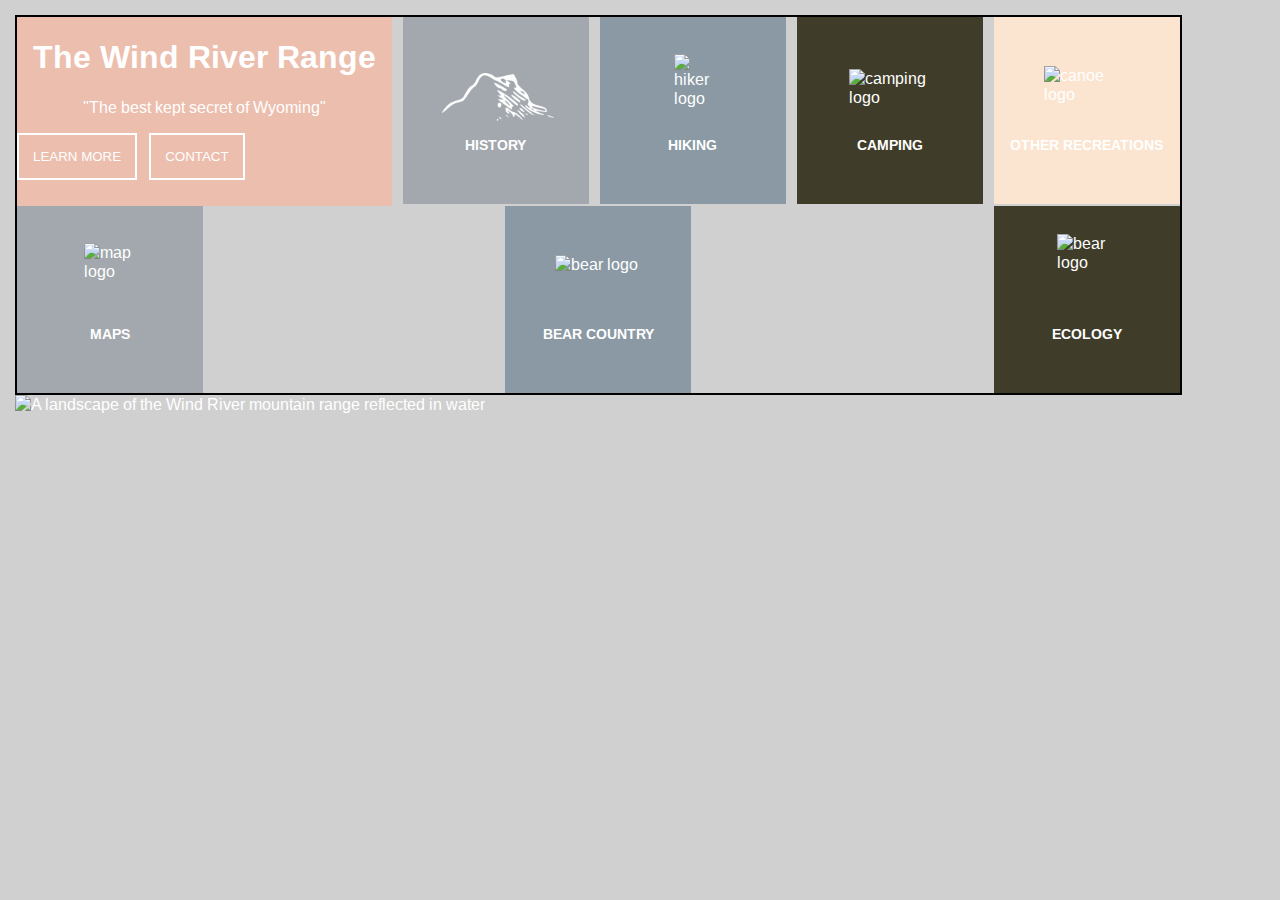
==== static1.html @ 2c95db3f "Initialize CSS and HTML" ====
<!doctype html>
<html>
<body>
  <head>
    <title>The Wind River Range</title>
    <link rel="stylesheet" type="text/css" href="static1.css">
    <meta name="viewport" content="width=device-width, initial-scale=1.0">
    <link href="https://fonts.googleapis.com/css?family=Arimo:400,700" rel="stylesheet">
  </head>

  <main>
    <header class="header">
      <h1>The Wind River Range</h1>
      <p>"The best kept secret of Wyoming"</p>
      <button type="text">LEARN MORE</button>
      <button type="text">CONTACT</button>
    </header>

    <section class="one">
      <img class="thumbnails" id="history" src="images/mountain.png" alt="mountain logo">
      <h2>HISTORY</h2>
    </section>

    <section class="two">
      <img class="thumbnails" id="hiking" src="/Users/casey/Turing/mod1/static-comp-one/images/hiking.png" alt="hiker logo">
      <h2>HIKING</h2>
    </section>

    <section class="three">
      <img class="thumbnails" id="camping" src="/Users/casey/Turing/mod1/static-comp-one/images/tent.png" alt="camping logo">
      <h2>CAMPING</h2>
    </section>

    <section class="four">
      <img class="thumbnails" id="canoe" src="/Users/casey/Turing/mod1/static-comp-one/images/canoe.png" alt="canoe logo">
      <h2>OTHER RECREATIONS</h2>
    </section>
      
    <section class="five">
      <img class="thumbnails" id="map" src="/Users/casey/Turing/mod1/static-comp-one/images/map.png" alt="map logo">
      <h2>MAPS</h2>
    </section>
     
    <section class="six">
      <img class="thumbnails" id="bear" src="/Users/casey/Turing/mod1/static-comp-one/images/bear.png" alt="bear logo">
      <h2>BEAR COUNTRY</h2>
    </section>
      
    <section class="seven">
      <img class="thumbnails" id="plant" src="/Users/casey/Turing/mod1/static-comp-one/images/plant.png" alt="bear logo">
      <h2>ECOLOGY</h2>
    </section>
  </main>

  <article class="column2">
  <img class="picture" alt="A landscape of the Wind River mountain range reflected in water" src="/Users/casey/Turing/mod1/static-comp-one/images/windRiverRangeShrt.jpg">
  </article>

</body>
<script src="https://code.jquery.com/jquery-2.2.3.js" integrity="sha256-laXWtGydpwqJ8JA+X9x2miwmaiKhn8tVmOVEigRNtP4=" crossorigin="anonymous"></script> 
<script src="static1.js"></script>
</html>
---- static1.css ----
body {
  background-color: #D0D0D0;
  margin: 15px;
  font-family: Arimo;
  color: white;
}

h1,
p {
  text-align: center;
}

button {
  background-color: #ECBEAE;
  border: 2px white solid;
  padding: 14px;
  color: white;
  margin-right: 8px;
}

h2 {
  font-size: 14px;
  text-align: center;
  margin-top: 120px;
}

.column2 {
  /*background-image: url('images/windRiverRangeShrt.jpg');*/
  width: 93%;
}

main {
  display: flex;
  flex-wrap: wrap;
  justify-content: space-between;
  width:  93%;
  border: 2px solid black;
}

section {
  position: relative;
  display: inline-block;
  width: 186px;
  height: 187px;
}

div {
  width: 200px;
  height: 200px;
}

.header {
  background-color: #ECBEAE;
  height: 189px;
  width: 375px;
}

.one {
  background-color: #A2A8AD;
}

.two {
  background-color: #8A99A4;
}

.three {
  background-color: #3F3D2A;
}

.four {
  background-color: #FBE4D0;
}

.five {
  background-color: #A2A8AD;
}

.six {
  background-color: #8A99A4;
}

.seven {
  background-color: #3F3D2A;
}

.thumbnails {
  position: absolute;
  width: 25%;
  left: 40%;
  top: 20%;
}

.picture {
  object-fit: contain;
  width: 100%;
}

#history {
    width: 60%;
    left: 21%;
    top: 30%;
}

#camping {
  width: 43%;
  left: 28%;
  top: 28%;
}

#canoe {
  width: 47%;
  left: 27%;
  top: 26%;
}

#map {
  width: 30%;
  left: 36%;
}

#bear {
    width: 45%;
    left: 27%;
    top: 26%;
}

#plant {
    width: 40%;
    left: 34%;
    top: 15%;
}
/*F8C9A8
A2A8AD
8A99A4
313221
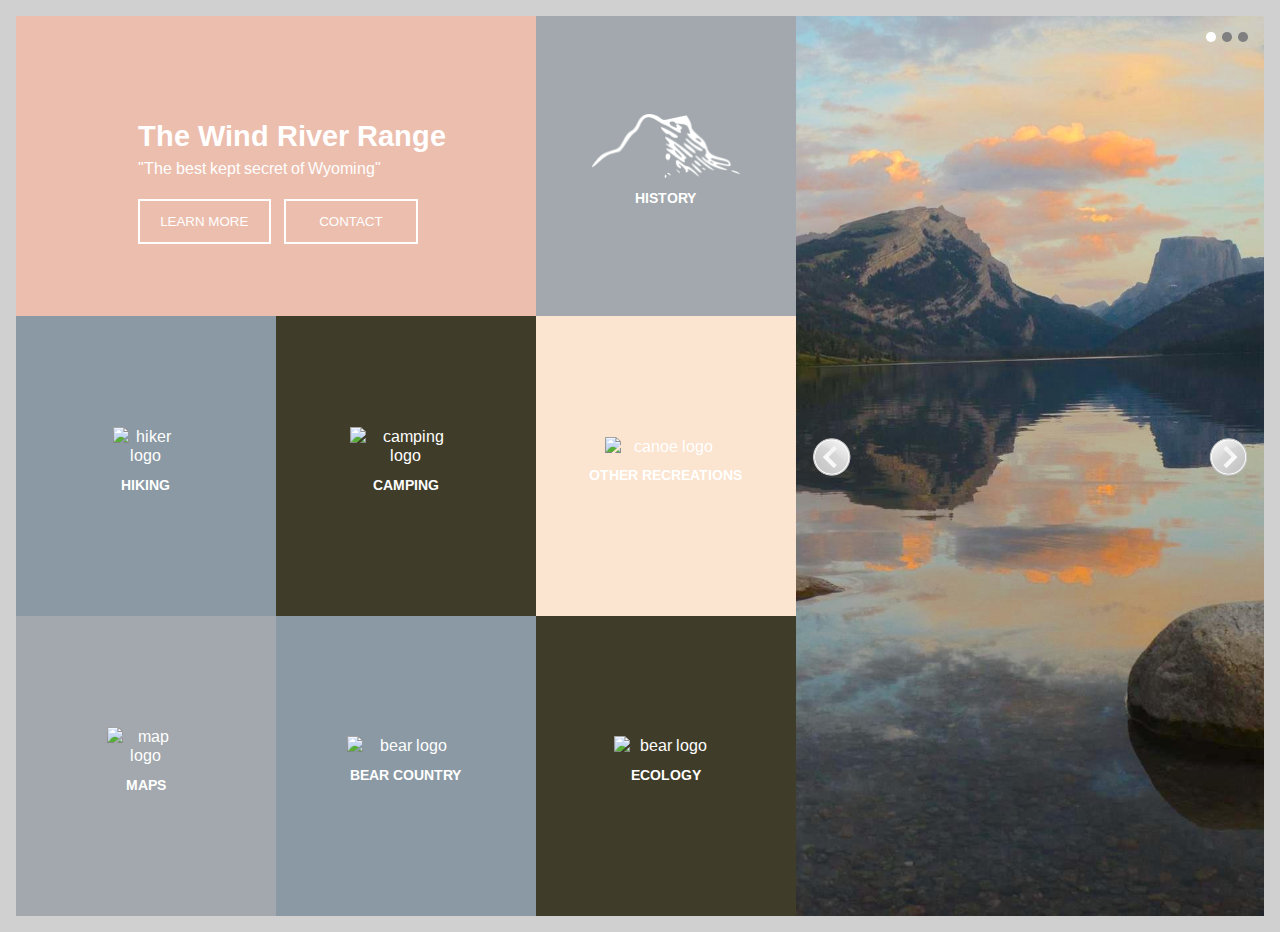
==== commit d1354f66: "Merge pull request #2 from cbdallavalle/Arrows" ====
--- a/static1.html
+++ b/static1.html
@@ -9,52 +9,66 @@
   </head>
 
   <main>
-    <header class="header">
-      <h1>The Wind River Range</h1>
-      <p>"The best kept secret of Wyoming"</p>
-      <button type="text">LEARN MORE</button>
-      <button type="text">CONTACT</button>
-    </header>
+    <div>
+      <header class="header">
+        <h1>The Wind River Range</h1>
+        <p>"The best kept secret of Wyoming"</p>
+        <form>
+          <button id="learn" type="text">LEARN MORE</button>
+          <button type="text">CONTACT</button>
+        </form>
+      </header>
 
-    <section class="one">
-      <img class="thumbnails" id="history" src="images/mountain.png" alt="mountain logo">
-      <h2>HISTORY</h2>
-    </section>
+      <section class="one">
+        <img class="thumbnails" id="history" src="images/mountain.png" alt="mountain logo">
+        <h2>HISTORY</h2>
+      </section>
 
-    <section class="two">
-      <img class="thumbnails" id="hiking" src="/Users/casey/Turing/mod1/static-comp-one/images/hiking.png" alt="hiker logo">
-      <h2>HIKING</h2>
-    </section>
+      <section class="two">
+        <img class="thumbnails" id="hiking" src="/Users/casey/Turing/mod1/static-comp-one/images/hiking.png" alt="hiker logo">
+        <h2>HIKING</h2>
+      </section>
 
-    <section class="three">
-      <img class="thumbnails" id="camping" src="/Users/casey/Turing/mod1/static-comp-one/images/tent.png" alt="camping logo">
-      <h2>CAMPING</h2>
-    </section>
+      <section class="three">
+        <img class="thumbnails" id="camping" src="/Users/casey/Turing/mod1/static-comp-one/images/tent.png" alt="camping logo">
+        <h2>CAMPING</h2>
+      </section>
 
-    <section class="four">
-      <img class="thumbnails" id="canoe" src="/Users/casey/Turing/mod1/static-comp-one/images/canoe.png" alt="canoe logo">
-      <h2>OTHER RECREATIONS</h2>
-    </section>
-      
-    <section class="five">
-      <img class="thumbnails" id="map" src="/Users/casey/Turing/mod1/static-comp-one/images/map.png" alt="map logo">
-      <h2>MAPS</h2>
-    </section>
-     
-    <section class="six">
-      <img class="thumbnails" id="bear" src="/Users/casey/Turing/mod1/static-comp-one/images/bear.png" alt="bear logo">
-      <h2>BEAR COUNTRY</h2>
-    </section>
-      
-    <section class="seven">
-      <img class="thumbnails" id="plant" src="/Users/casey/Turing/mod1/static-comp-one/images/plant.png" alt="bear logo">
-      <h2>ECOLOGY</h2>
-    </section>
+      <section class="four">
+        <img class="thumbnails" id="canoe" src="/Users/casey/Turing/mod1/static-comp-one/images/canoe.png" alt="canoe logo">
+        <h2>OTHER RECREATIONS</h2>
+      </section>
+        
+      <section class="five">
+        <img class="thumbnails" id="map" src="/Users/casey/Turing/mod1/static-comp-one/images/map.png" alt="map logo">
+        <h2>MAPS</h2>
+      </section>
+       
+      <section class="six">
+        <img class="thumbnails" id="bear" src="/Users/casey/Turing/mod1/static-comp-one/images/bear.png" alt="bear logo">
+        <h2>BEAR COUNTRY</h2>
+      </section>
+        
+      <section class="seven">
+        <img class="thumbnails" id="plant" src="/Users/casey/Turing/mod1/static-comp-one/images/plant.png" alt="bear logo">
+        <h2>ECOLOGY</h2>
+      </section>
+    </div>
+
+    <article class="column2">
+        <div class="circles front">
+        </div>
+        <div class="circles middle">
+        </div>
+        <div class="circles last">
+        </div>
+        <div class="arrow left">
+        </div>
+        <div class="arrow right">
+        </div>
+    </article>
   </main>
 
-  <article class="column2">
-  <img class="picture" alt="A landscape of the Wind River mountain range reflected in water" src="/Users/casey/Turing/mod1/static-comp-one/images/windRiverRangeShrt.jpg">
-  </article>
 
 </body>
 <script src="https://code.jquery.com/jquery-2.2.3.js" integrity="sha256-laXWtGydpwqJ8JA+X9x2miwmaiKhn8tVmOVEigRNtP4=" crossorigin="anonymous"></script> 
--- a/static1.css
+++ b/static1.css
@@ -1,62 +1,103 @@
+article {
+  background-image: url('images/windRiverRangeOrg.jpg');
+  width: 100%;
+  height: 35vh;
+  max-height: 20em;
+  background-repeat: no-repeat;
+  background-position: 0% 17%;
+  background-size: cover;
+  position: relative;
+}
+
 body {
   background-color: #D0D0D0;
-  margin: 15px;
+  margin: 0em;
   font-family: Arimo;
   color: white;
-}
+  display: flex;
+  flex-direction: column;
+}
+
+h1 {
+  text-align: center;
+  font-size: 1.8em;
+  margin: 6% 0em 0em 0em;
+} 
 
 h1,
 p {
   text-align: center;
 }
 
+p {
+  margin: 0.3em;
+}
+
+form {
+  display: flex;
+  justify-content: center;
+  margin-top: 1em;
+}
+
 button {
   background-color: #ECBEAE;
-  border: 2px white solid;
-  padding: 14px;
+  border: .2em #FFFFFF solid;
+  padding: 1em;
   color: white;
-  margin-right: 8px;
+  width: 10em;
 }
 
 h2 {
-  font-size: 14px;
+  font-size: .9em;
   text-align: center;
-  margin-top: 120px;
+  width: 100%;
 }
 
 .column2 {
-  /*background-image: url('images/windRiverRangeShrt.jpg');*/
-  width: 93%;
-}
-
-main {
+  width: 100%;
+}
+
+div {
   display: flex;
   flex-wrap: wrap;
   justify-content: space-between;
-  width:  93%;
-  border: 2px solid black;
+  width:  100%;
+  /*border: 2px solid black;*/
+}
+
+main {
+  display: flex;
+  flex-direction: column-reverse;
+
 }
 
 section {
-  position: relative;
-  display: inline-block;
-  width: 186px;
-  height: 187px;
-}
-
-div {
-  width: 200px;
-  height: 200px;
+  width: 50%;
+  height: 20vh;
+  max-height: 13em;
+  display: flex;
+  justify-content: center;
+  align-items: center;
+  flex-direction: column;
+  text-align: center;
 }
 
 .header {
+  display: flex;
+  flex-direction: column;
   background-color: #ECBEAE;
-  height: 189px;
-  width: 375px;
+  height: 25vh;
+  width: 100%;
+  max-height: 13em;
+  justify-content: center;
+  align-content: center;
+  flex-wrap: wrap;
+  box-sizing: border-box;
 }
 
 .one {
   background-color: #A2A8AD;
+  width: 100%;
 }
 
 .two {
@@ -84,10 +125,7 @@
 }
 
 .thumbnails {
-  position: absolute;
   width: 25%;
-  left: 40%;
-  top: 20%;
 }
 
 .picture {
@@ -95,15 +133,61 @@
   width: 100%;
 }
 
+.circles {
+  top: 0;
+  right: 0;
+  position: absolute;
+  width: .6em;
+  height: .6em;
+  border-radius: 50%;
+  background-color: grey;
+  margin-top: 1em;
+}
+
+.front {
+  background-color: white;
+  margin-right: 3em;
+}
+
+.middle {
+  margin-right: 2em;
+}
+
+.last {
+  margin-right: 1em;
+}
+
+.left {
+  position: absolute;
+  background-image: url('images/leftArrow.png');
+  width: 2.5em;
+  height: 2.5em;
+  border-radius: 50%;
+  top: 46.8%;
+  left: 1em;
+  background-size: cover;
+}
+
+.right {
+  position: absolute;
+  background-image: url('images/rightArrow.png');
+  width: 2.5em;
+  height: 2.5em;
+  border-radius: 50%;
+  top: 46.8%;
+  right: 1em;
+  background-size: cover;
+}
+
 #history {
-    width: 60%;
-    left: 21%;
-    top: 30%;
+    width: 32%;
+    left: 34%;
+    top: 25%;
 }
 
 #camping {
   width: 43%;
-  left: 28%;
+  left: 29%;
   top: 28%;
 }
 
@@ -129,8 +213,108 @@
     left: 34%;
     top: 15%;
 }
-/*F8C9A8
-A2A8AD
-8A99A4
-313221
-  +
+#learn {
+  margin-right: 1em;
+}
+
+@media (min-width: 490px) and (max-width: 900px) {
+  
+  .header {
+    width: 66.6%;
+    height: 22vh;
+    justify-content: center;
+    align-items: flex-start;
+    flex-wrap: wrap;
+    padding-left: 1em;
+  }
+
+  main {
+    width:  100%;
+  }
+
+  section {
+    width: 33.333%;
+    height: 22vh;
+  }
+
+  .one {
+    background-color: #A2A8AD;
+    width: 33.4%;
+  }
+
+  .column2 {
+    width: 100%;
+  }
+
+  #history {
+    width: 60%;
+    left: 22%;
+    top: 28%;
+  }
+}
+
+@media (min-width: 900px) {
+  body {
+    margin: 1em;
+  }
+
+  h2 {
+    bottom: 5.2em;
+  }
+
+  h1,
+  p {
+    text-align: left;
+    margin-left: 6%;
+  }
+
+  main {
+    width: 100%;
+    flex-direction: row;
+  }
+
+  div {
+    width: 66.66%;
+    align-content: flex-start;
+  }
+
+  form {
+  justify-content: left;
+  margin-left: 6%;
+  }
+
+  .header {
+    width: 66.66%;
+    height: 33.33vh;
+    max-height: 21em;
+  }
+
+  section {
+    width: 33.33%;
+    height: 33.33vh;
+    max-height: 21em;
+  }
+
+  article {
+    max-height: 100vh;
+    background-repeat: no-repeat;
+    background-position: 64% 17%;
+    background-size: cover;
+  }
+
+  .column2 {
+    width: 40%;
+    height: 100vh;
+  }
+
+  .one {
+    width: 33.33%;
+  }
+
+  #history {
+    width: 57%;
+    left: 23%;
+    top: 30%;
+  }
+  }
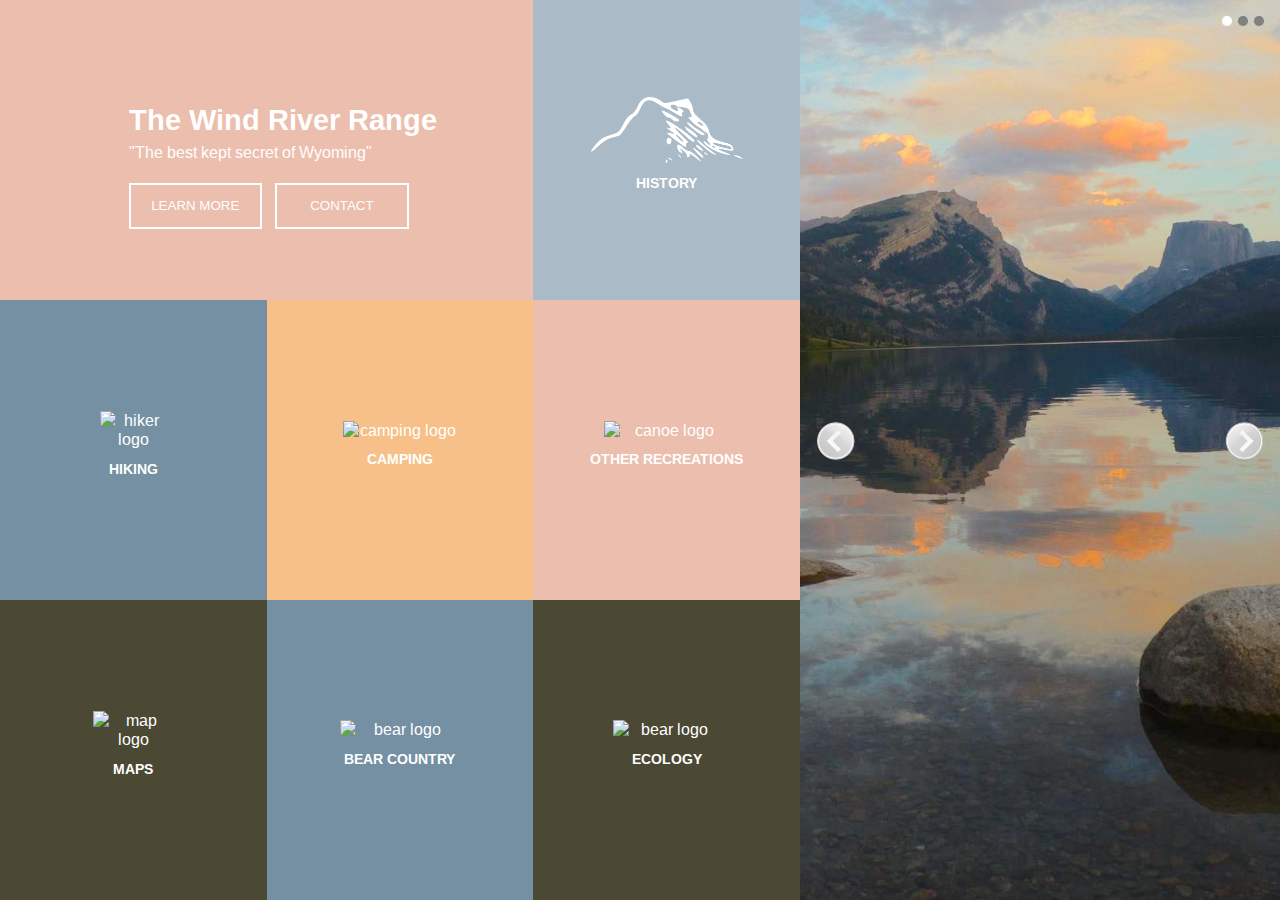
==== commit a88d671f: "Merge pull request #3 from cbdallavalle/hover" ====
--- a/static1.html
+++ b/static1.html
@@ -1,76 +1,73 @@
 <!doctype html>
 <html>
-<body>
-  <head>
-    <title>The Wind River Range</title>
-    <link rel="stylesheet" type="text/css" href="static1.css">
-    <meta name="viewport" content="width=device-width, initial-scale=1.0">
-    <link href="https://fonts.googleapis.com/css?family=Arimo:400,700" rel="stylesheet">
-  </head>
+  <body>
+    <head>
+      <title>The Wind River Range</title>
+      <link rel="stylesheet" type="text/css" href="static1.css">
+      <meta name="viewport" content="width=device-width, initial-scale=1.0">
+      <link href="https://fonts.googleapis.com/css?family=Arimo:400,700" rel="stylesheet">
+    </head>
 
-  <main>
-    <div>
-      <header class="header">
-        <h1>The Wind River Range</h1>
-        <p>"The best kept secret of Wyoming"</p>
-        <form>
-          <button id="learn" type="text">LEARN MORE</button>
-          <button type="text">CONTACT</button>
-        </form>
-      </header>
+    <main>
+      <div>
+        <header class="header">
+          <h1>The Wind River Range</h1>
+          <p>"The best kept secret of Wyoming"</p>
+          <form>
+            <button id="learn" type="text">LEARN MORE</button>
+            <button type="text">CONTACT</button>
+          </form>
+        </header>
 
-      <section class="one">
-        <img class="thumbnails" id="history" src="images/mountain.png" alt="mountain logo">
-        <h2>HISTORY</h2>
-      </section>
+        <section class="one">
+          <img class="thumbnails" id="history" src="images/mountain.png" alt="mountain logo">
+          <h2>HISTORY</h2>
+        </section>
 
-      <section class="two">
-        <img class="thumbnails" id="hiking" src="/Users/casey/Turing/mod1/static-comp-one/images/hiking.png" alt="hiker logo">
-        <h2>HIKING</h2>
-      </section>
+        <section class="two">
+          <img class="thumbnails" id="hiking" src="/Users/casey/Turing/mod1/static-comp-one/images/hiking.png" alt="hiker logo">
+          <h2>HIKING</h2>
+        </section>
 
-      <section class="three">
-        <img class="thumbnails" id="camping" src="/Users/casey/Turing/mod1/static-comp-one/images/tent.png" alt="camping logo">
-        <h2>CAMPING</h2>
-      </section>
+        <section class="three">
+          <img class="thumbnails" id="camping" src="/Users/casey/Turing/mod1/static-comp-one/images/tent.png" alt="camping logo">
+          <h2>CAMPING</h2>
+        </section>
 
-      <section class="four">
-        <img class="thumbnails" id="canoe" src="/Users/casey/Turing/mod1/static-comp-one/images/canoe.png" alt="canoe logo">
-        <h2>OTHER RECREATIONS</h2>
-      </section>
-        
-      <section class="five">
-        <img class="thumbnails" id="map" src="/Users/casey/Turing/mod1/static-comp-one/images/map.png" alt="map logo">
-        <h2>MAPS</h2>
-      </section>
-       
-      <section class="six">
-        <img class="thumbnails" id="bear" src="/Users/casey/Turing/mod1/static-comp-one/images/bear.png" alt="bear logo">
-        <h2>BEAR COUNTRY</h2>
-      </section>
-        
-      <section class="seven">
-        <img class="thumbnails" id="plant" src="/Users/casey/Turing/mod1/static-comp-one/images/plant.png" alt="bear logo">
-        <h2>ECOLOGY</h2>
-      </section>
-    </div>
-
-    <article class="column2">
-        <div class="circles front">
-        </div>
-        <div class="circles middle">
-        </div>
-        <div class="circles last">
-        </div>
-        <div class="arrow left">
-        </div>
-        <div class="arrow right">
-        </div>
-    </article>
-  </main>
-
-
-</body>
-<script src="https://code.jquery.com/jquery-2.2.3.js" integrity="sha256-laXWtGydpwqJ8JA+X9x2miwmaiKhn8tVmOVEigRNtP4=" crossorigin="anonymous"></script> 
-<script src="static1.js"></script>
+        <section class="four">
+          <img class="thumbnails" id="canoe" src="/Users/casey/Turing/mod1/static-comp-one/images/canoe.png" alt="canoe logo">
+          <h2>OTHER RECREATIONS</h2>
+        </section>
+          
+        <section class="five">
+          <img class="thumbnails" id="map" src="/Users/casey/Turing/mod1/static-comp-one/images/map.png" alt="map logo">
+          <h2>MAPS</h2>
+        </section>
+         
+        <section class="six">
+          <img class="thumbnails" id="bear" src="/Users/casey/Turing/mod1/static-comp-one/images/bear.png" alt="bear logo">
+          <h2>BEAR COUNTRY</h2>
+        </section>
+          
+        <section class="seven">
+          <img class="thumbnails" id="plant" src="/Users/casey/Turing/mod1/static-comp-one/images/plant.png" alt="bear logo">
+          <h2>ECOLOGY</h2>
+        </section>
+      </div>
+      <article class="column2">
+          <div class="circles front">
+          </div>
+          <div class="circles middle">
+          </div>
+          <div class="circles last">
+          </div>
+          <div class="arrow left">
+          </div>
+          <div class="arrow right">
+          </div>
+      </article>
+    </main>
+    <script src="https://code.jquery.com/jquery-2.2.3.js" integrity="sha256-laXWtGydpwqJ8JA+X9x2miwmaiKhn8tVmOVEigRNtP4=" crossorigin="anonymous"></script> 
+    <script src="static1.js"></script>
+  </body>
 </html>--- a/static1.css
+++ b/static1.css
@@ -1,27 +1,47 @@
 article {
   background-image: url('images/windRiverRangeOrg.jpg');
-  width: 100%;
+  background-position: 0% 17%;
+  background-repeat: no-repeat;
+  background-size: cover;
   height: 35vh;
-  max-height: 20em;
-  background-repeat: no-repeat;
-  background-position: 0% 17%;
-  background-size: cover;
   position: relative;
+  width: 100%;
 }
 
 body {
   background-color: #D0D0D0;
+  color: white;
+  display: flex;
+  flex-direction: column;
+  font-family: Arimo;
   margin: 0em;
-  font-family: Arimo;
+}
+
+button {
+  background-color: #ECBEAE;
+  border: .2em #FFFFFF solid;
   color: white;
-  display: flex;
-  flex-direction: column;
+  padding: 1em;
+  width: 10em;
+}
+
+div {
+  display: flex;
+  flex-wrap: wrap;
+  justify-content: space-between;
+  width:  100%;
+}
+
+form {
+  display: flex;
+  justify-content: center;
+  margin-top: 1em;
 }
 
 h1 {
-  text-align: center;
   font-size: 1.8em;
   margin: 6% 0em 0em 0em;
+  text-align: center;
 } 
 
 h1,
@@ -29,119 +49,70 @@
   text-align: center;
 }
 
-p {
-  margin: 0.3em;
-}
-
-form {
-  display: flex;
-  justify-content: center;
-  margin-top: 1em;
-}
-
-button {
-  background-color: #ECBEAE;
-  border: .2em #FFFFFF solid;
-  padding: 1em;
-  color: white;
-  width: 10em;
-}
-
 h2 {
   font-size: .9em;
   text-align: center;
   width: 100%;
 }
 
+main {
+  display: flex;
+  flex-direction: column-reverse;
+
+}
+
+p {
+  margin: 0.3em;
+}
+
+section {
+  align-items: center;
+  display: flex;
+  flex-direction: column;
+  height: 21vh;
+  justify-content: center;
+  text-align: center;
+  width: 50%;
+}
+
 .column2 {
   width: 100%;
 }
 
-div {
-  display: flex;
+.header {
+  align-content: center;
+  background-color: #ECBEAE;
+  box-sizing: border-box;
+  display: flex;
+  flex-direction: column;
   flex-wrap: wrap;
-  justify-content: space-between;
-  width:  100%;
-  /*border: 2px solid black;*/
-}
-
-main {
-  display: flex;
-  flex-direction: column-reverse;
-
-}
-
-section {
-  width: 50%;
-  height: 20vh;
-  max-height: 13em;
-  display: flex;
+  height: 25vh;
   justify-content: center;
-  align-items: center;
-  flex-direction: column;
-  text-align: center;
-}
-
-.header {
-  display: flex;
-  flex-direction: column;
-  background-color: #ECBEAE;
-  height: 25vh;
-  width: 100%;
-  max-height: 13em;
-  justify-content: center;
-  align-content: center;
-  flex-wrap: wrap;
-  box-sizing: border-box;
-}
-
-.one {
-  background-color: #A2A8AD;
-  width: 100%;
-}
-
-.two {
-  background-color: #8A99A4;
-}
-
-.three {
-  background-color: #3F3D2A;
-}
-
-.four {
-  background-color: #FBE4D0;
-}
-
-.five {
-  background-color: #A2A8AD;
-}
-
-.six {
-  background-color: #8A99A4;
-}
-
-.seven {
-  background-color: #3F3D2A;
+  width: 100%;
+}
+
+button:hover {
+  background-color: #F3D2C5;
+}
+
+.picture {
+  object-fit: contain;
+  width: 100%;
 }
 
 .thumbnails {
   width: 25%;
 }
 
-.picture {
-  object-fit: contain;
-  width: 100%;
-}
-
 .circles {
+  background-color: grey;
+  border-radius: 50%;
+  height: .6em;
+  margin-top: 1em;
+  position: absolute;
+  right: 0;
   top: 0;
-  right: 0;
-  position: absolute;
   width: .6em;
-  height: .6em;
-  border-radius: 50%;
-  background-color: grey;
-  margin-top: 1em;
 }
 
 .front {
@@ -158,125 +129,171 @@
 }
 
 .left {
+  background-image: url('images/leftArrow.png');
+  background-size: cover;
+  border-radius: 50%;
+  height: 2.5em;
+  left: 1em;
   position: absolute;
-  background-image: url('images/leftArrow.png');
+  top: 46.8%;
   width: 2.5em;
+}
+
+.right {
+  background-image: url('images/rightArrow.png');
+  background-size: cover;
+  border-radius: 50%;
   height: 2.5em;
-  border-radius: 50%;
+  position: absolute;
+  right: 1em;
   top: 46.8%;
-  left: 1em;
-  background-size: cover;
-}
-
-.right {
-  position: absolute;
-  background-image: url('images/rightArrow.png');
   width: 2.5em;
-  height: 2.5em;
-  border-radius: 50%;
-  top: 46.8%;
-  right: 1em;
-  background-size: cover;
-}
-
-#history {
-    width: 32%;
-    left: 34%;
-    top: 25%;
+}
+
+.one {
+  background-color: #aabac7;
+  width: 100%;
+}
+
+.one:hover {
+  background-color: #BEC7CE;
+}
+
+.two {
+  background-color: #7590a3;
+}
+
+.two:hover {
+  background-color: #8ba8bc;
+}
+
+.three {
+  background-color: #f8c089;
+}
+
+.three:hover {
+  background-color: #F6CDA6;
+}
+
+.four {
+  background-color: #ECBEAE;
+}
+
+.four:hover {
+  background-color: #f4cbbc;
+}
+
+.five {
+  background-color: #4b4934;
+}
+
+.five:hover {
+  background-color: #5c5940;
+}
+
+.six {
+  background-color: #7590a3;
+}
+
+.six:hover {
+  background-color: #8ba8bc;
+}
+
+.seven {
+  background-color: #4b4934;
+}
+
+.seven:hover {
+  background-color: #5c5940;
+}
+
+#bear {
+  left: 27%;
+  top: 26%;
+  width: 45%;
 }
 
 #camping {
-  width: 43%;
   left: 29%;
   top: 28%;
+  width: 43%;
 }
 
 #canoe {
-  width: 47%;
   left: 27%;
   top: 26%;
-}
-
-#map {
-  width: 30%;
-  left: 36%;
-}
-
-#bear {
-    width: 45%;
-    left: 27%;
-    top: 26%;
-}
-
-#plant {
-    width: 40%;
-    left: 34%;
-    top: 15%;
+  width: 47%;
+}
+
+#history {
+  left: 34%;
+  top: 25%;
+  width: 32%;
 }
 
 #learn {
   margin-right: 1em;
 }
 
+#map {
+  left: 36%;
+  width: 30%;
+}
+
+#plant {
+  left: 34%;
+  top: 15%;
+  width: 40%;
+}
+
 @media (min-width: 490px) and (max-width: 900px) {
-  
+  main {
+    width:  100%;
+  }
+
+  section {
+    height: 22vh;
+    width: 33.333%;
+  }
+
+  .column2 {
+    width: 100%;
+  }
+
   .header {
-    width: 66.6%;
+    align-items: flex-start;
+    flex-wrap: wrap;
     height: 22vh;
     justify-content: center;
-    align-items: flex-start;
-    flex-wrap: wrap;
     padding-left: 1em;
-  }
-
-  main {
-    width:  100%;
-  }
-
-  section {
-    width: 33.333%;
-    height: 22vh;
+    width: 66.6%;
   }
 
   .one {
-    background-color: #A2A8AD;
     width: 33.4%;
   }
 
-  .column2 {
-    width: 100%;
-  }
-
   #history {
-    width: 60%;
     left: 22%;
     top: 28%;
+    width: 60%;
   }
 }
 
 @media (min-width: 900px) {
+  article {
+    background-position: 64% 17%;
+    background-repeat: no-repeat;
+    background-size: cover;
+  }
+
   body {
-    margin: 1em;
-  }
-
-  h2 {
-    bottom: 5.2em;
-  }
-
-  h1,
-  p {
-    text-align: left;
-    margin-left: 6%;
-  }
-
-  main {
-    width: 100%;
-    flex-direction: row;
+    margin: 0em;
   }
 
   div {
+    align-content: flex-start;
     width: 66.66%;
-    align-content: flex-start;
   }
 
   form {
@@ -284,28 +301,34 @@
   margin-left: 6%;
   }
 
+  h1,
+  p {
+    margin-left: 6%;
+    text-align: left;
+  }
+
+   h2 {
+    bottom: 5.2em;
+  }
+
+  main {
+    flex-direction: row;
+    width: 100%;
+  }
+  
+  section {
+    height: 33.33vh;
+    width: 33.33%;
+  }
+
+ .column2 {
+    height: 100vh;
+    width: 40%;
+  }
+
   .header {
+    height: 33.33vh;
     width: 66.66%;
-    height: 33.33vh;
-    max-height: 21em;
-  }
-
-  section {
-    width: 33.33%;
-    height: 33.33vh;
-    max-height: 21em;
-  }
-
-  article {
-    max-height: 100vh;
-    background-repeat: no-repeat;
-    background-position: 64% 17%;
-    background-size: cover;
-  }
-
-  .column2 {
-    width: 40%;
-    height: 100vh;
   }
 
   .one {
@@ -313,8 +336,8 @@
   }
 
   #history {
-    width: 57%;
     left: 23%;
     top: 30%;
-  }
-  }
+    width: 57%;
+  }
+}
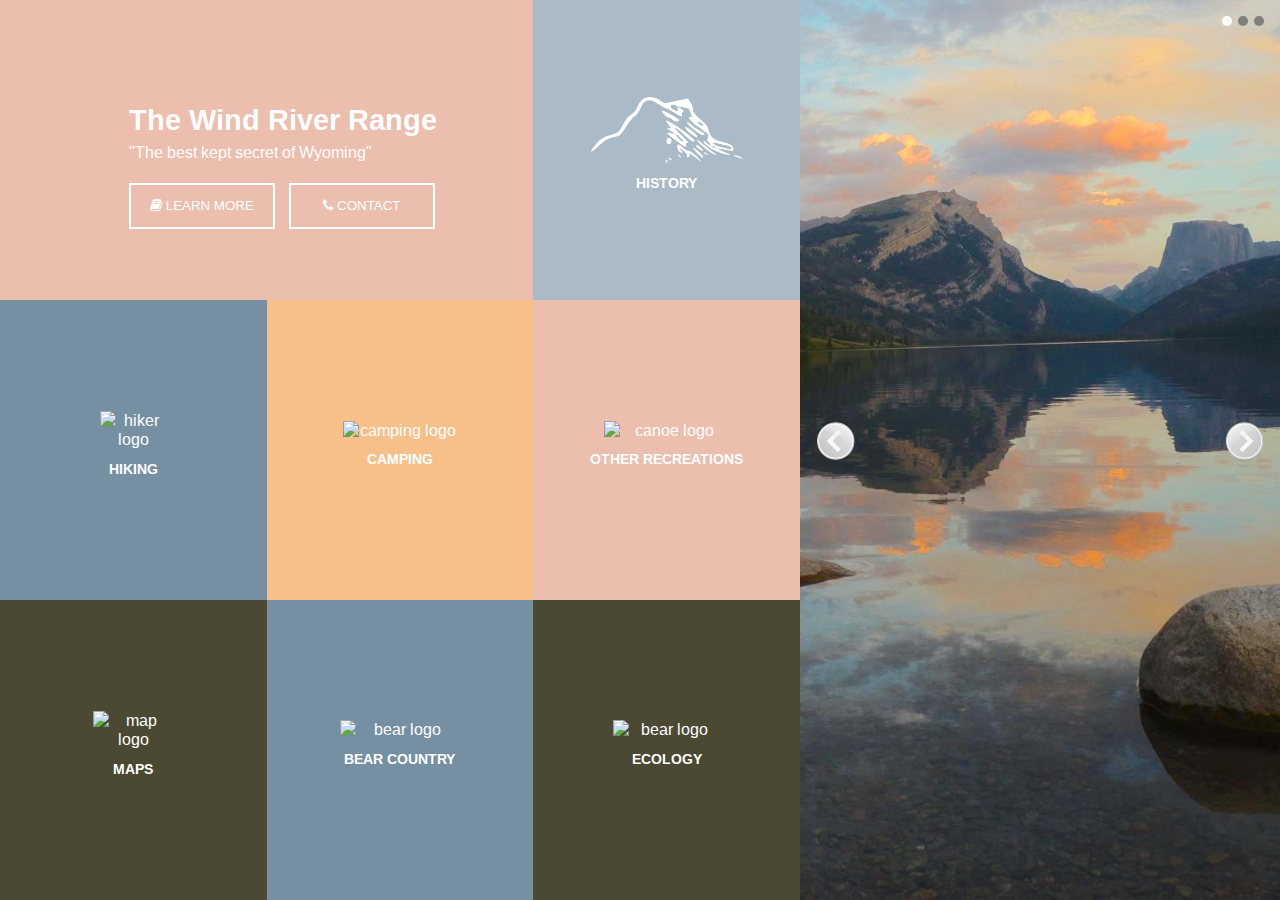
==== commit 30195ee7: "Add images to buttons and resize them" ====
--- a/static1.html
+++ b/static1.html
@@ -6,6 +6,7 @@
       <link rel="stylesheet" type="text/css" href="static1.css">
       <meta name="viewport" content="width=device-width, initial-scale=1.0">
       <link href="https://fonts.googleapis.com/css?family=Arimo:400,700" rel="stylesheet">
+      <link rel="stylesheet" href="https://cdnjs.cloudflare.com/ajax/libs/font-awesome/4.7.0/css/font-awesome.min.css">
     </head>
 
     <main>
@@ -14,8 +15,8 @@
           <h1>The Wind River Range</h1>
           <p>"The best kept secret of Wyoming"</p>
           <form>
-            <button id="learn" type="text">LEARN MORE</button>
-            <button type="text">CONTACT</button>
+            <button id="learn" type="text"><i class="fa fa-book" aria-hidden="true"> </i> LEARN MORE</button>
+            <button type="text"><i class="fa fa-phone" aria-hidden="true"></i> CONTACT</button>
           </form>
         </header>
 
--- a/static1.css
+++ b/static1.css
@@ -22,7 +22,7 @@
   border: .2em #FFFFFF solid;
   color: white;
   padding: 1em;
-  width: 10em;
+  width: 11em;
 }
 
 div {
